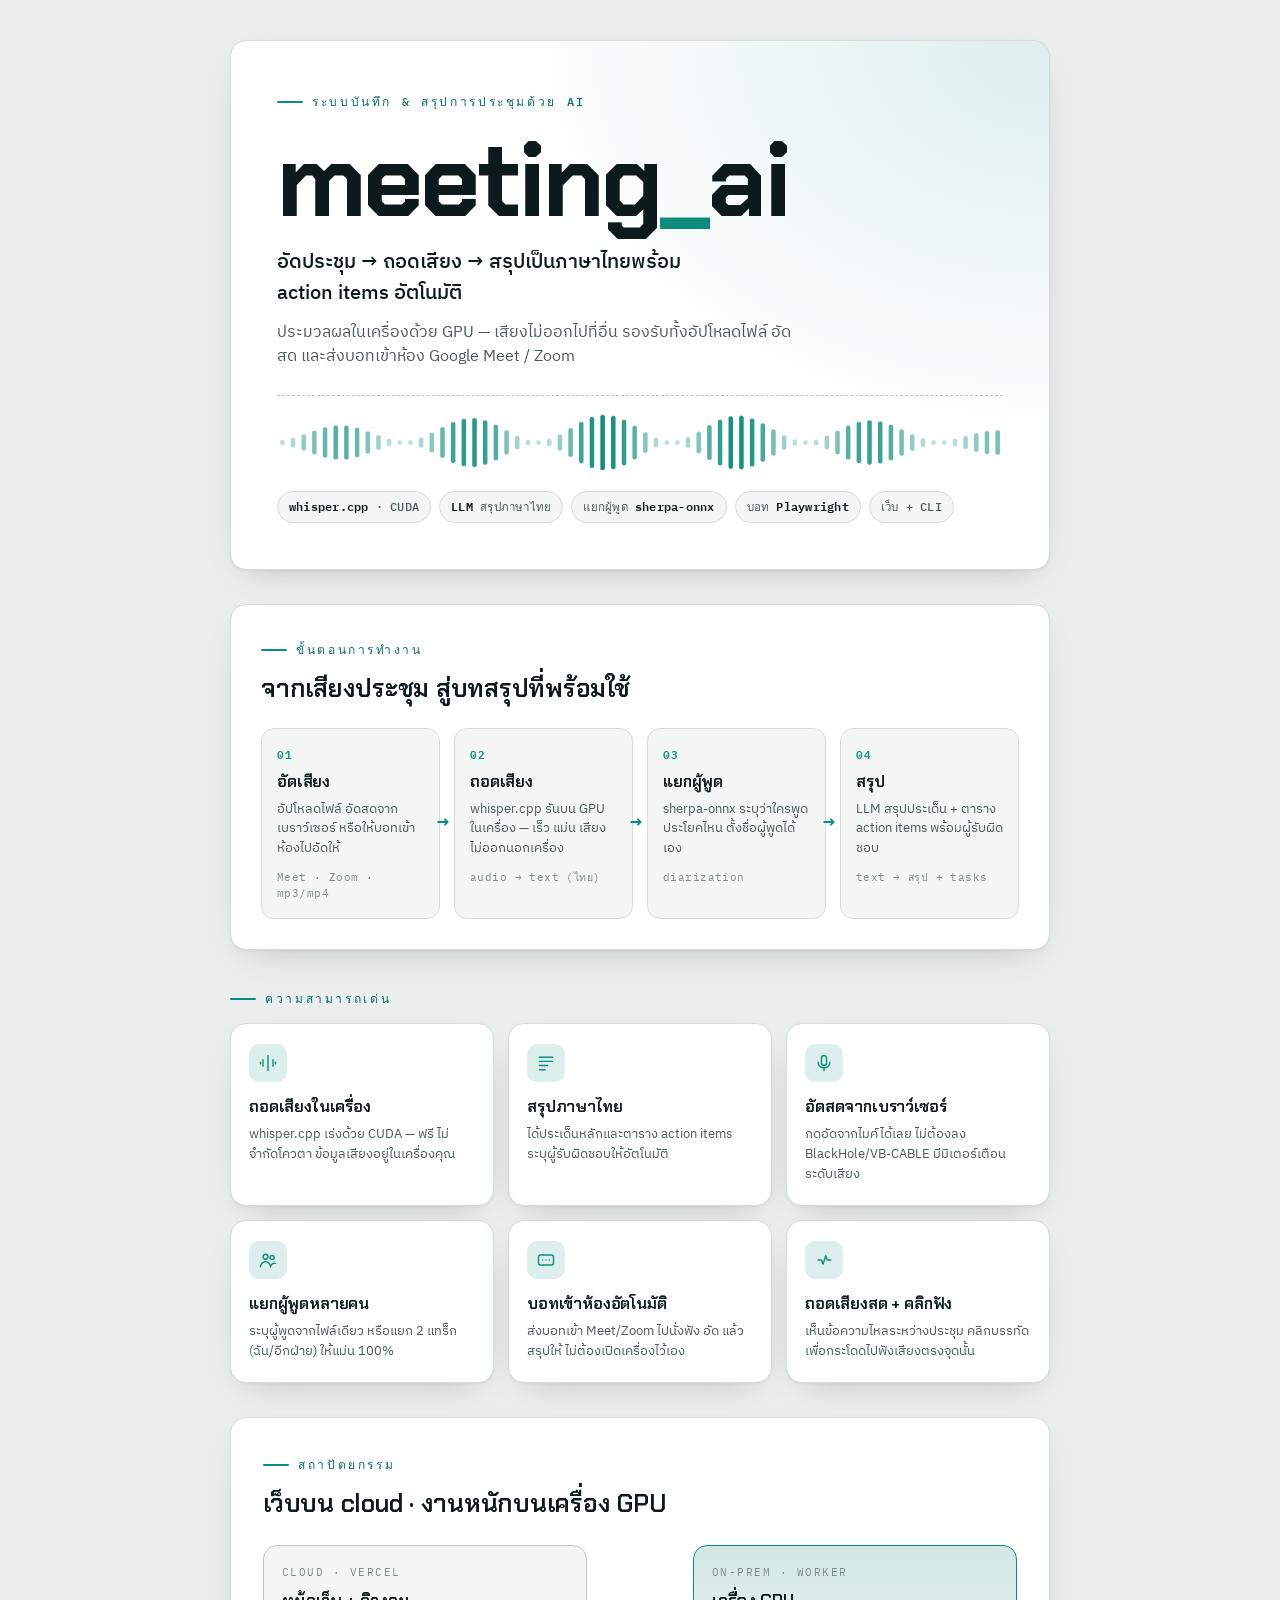
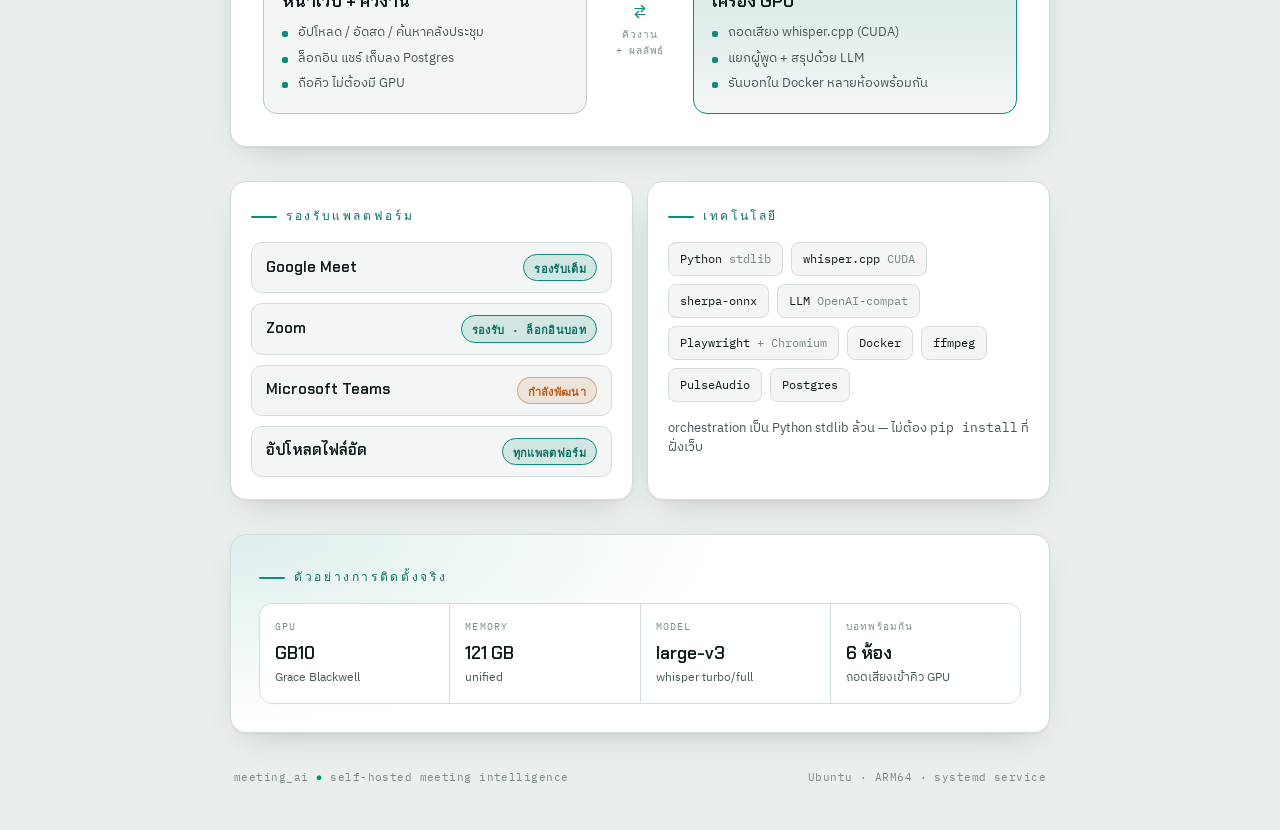
==== meeting_ai/web/static/meeting-ai-poster.html @ 2df496bc "feat: Add meeting_ai poster served at /meeting-ai-poster.html Static HTML poster in web/static so th" ====
<!DOCTYPE html>
<html lang="th">
<head>
<meta charset="UTF-8">
<meta name="viewport" content="width=device-width, initial-scale=1.0">
<title>meeting_ai — โปสเตอร์นำเสนอระบบ</title>
<link rel="preconnect" href="https://fonts.googleapis.com">
<link rel="preconnect" href="https://fonts.gstatic.com" crossorigin>
<link rel="stylesheet" href="https://fonts.googleapis.com/css2?family=Chakra+Petch:wght@500;600;700&family=IBM+Plex+Mono:wght@400;500;600&family=IBM+Plex+Sans+Thai:wght@400;500;600;700&display=swap">
<style>
  :root{
    --bg:#EAEEED; --surface:#FFFFFF; --surface-2:#F3F6F5;
    --ink:#0D1A1B; --ink-soft:#48595A; --ink-faint:#7A8B8B;
    --line:#D3DEDC; --line-strong:#B9C8C6;
    --accent:#0C8C7C; --accent-ink:#0A6D61; --accent-2:#B85E14;
    --live:#C1345A;
    --glow:rgba(12,140,124,.14);
    --shadow:0 1px 2px rgba(13,26,27,.05),0 12px 34px -18px rgba(13,26,27,.28);
  }
  @media (prefers-color-scheme:dark){
    :root:not([data-theme="light"]){
      --bg:#070F0E; --surface:#0E1A18; --surface-2:#101E1B;
      --ink:#E9F1EF; --ink-soft:#93A6A3; --ink-faint:#61736F;
      --line:#1C2C29; --line-strong:#294039;
      --accent:#2BD9C1; --accent-ink:#7DEAD9; --accent-2:#F2A24A;
      --live:#FF6E93;
      --glow:rgba(43,217,193,.16);
      --shadow:0 1px 2px rgba(0,0,0,.4),0 18px 44px -20px rgba(0,0,0,.7);
    }
  }
  :root[data-theme="dark"]{
    --bg:#070F0E; --surface:#0E1A18; --surface-2:#101E1B;
    --ink:#E9F1EF; --ink-soft:#93A6A3; --ink-faint:#61736F;
    --line:#1C2C29; --line-strong:#294039;
    --accent:#2BD9C1; --accent-ink:#7DEAD9; --accent-2:#F2A24A;
    --live:#FF6E93;
    --glow:rgba(43,217,193,.16);
    --shadow:0 1px 2px rgba(0,0,0,.4),0 18px 44px -20px rgba(0,0,0,.7);
  }

  *{box-sizing:border-box}
  body{
    margin:0; background:var(--bg); color:var(--ink);
    font-family:"IBM Plex Sans Thai","IBM Plex Sans",system-ui,sans-serif;
    -webkit-font-smoothing:antialiased; line-height:1.55;
  }
  .poster{
    max-width:900px; margin:0 auto; padding:clamp(18px,4vw,40px);
    display:flex; flex-direction:column; gap:clamp(20px,3.4vw,34px);
  }

  /* ---- shared bits ---- */
  .eyebrow{
    font-family:"IBM Plex Mono",monospace; font-size:12px; font-weight:500;
    letter-spacing:.22em; text-transform:uppercase; color:var(--accent-ink);
    display:inline-flex; align-items:center; gap:9px;
  }
  .eyebrow::before{
    content:""; width:26px; height:2px; background:var(--accent); border-radius:2px;
  }
  h2.section-title{
    font-family:"Chakra Petch",sans-serif; font-weight:600;
    font-size:clamp(19px,2.6vw,25px); margin:10px 0 0; letter-spacing:-.01em;
    text-wrap:balance;
  }
  .card{
    background:var(--surface); border:1px solid var(--line);
    border-radius:16px; box-shadow:var(--shadow);
  }

  /* ---- hero ---- */
  .hero{
    position:relative; overflow:hidden;
    padding:clamp(26px,4.4vw,46px);
    background:
      radial-gradient(120% 140% at 100% 0%, var(--glow), transparent 55%),
      var(--surface);
  }
  .hero .eyebrow{margin-bottom:22px}
  .wordmark{
    font-family:"Chakra Petch",sans-serif; font-weight:700;
    font-size:clamp(46px,10.5vw,104px); line-height:.92; letter-spacing:-.03em;
    margin:0; text-wrap:balance;
  }
  .wordmark .u{color:var(--accent)}
  .tagline{
    margin:18px 0 0; max-width:34ch;
    font-size:clamp(16px,2.3vw,20px); font-weight:500; color:var(--ink);
  }
  .subline{
    margin:12px 0 0; max-width:52ch; color:var(--ink-soft);
    font-size:clamp(13.5px,1.7vw,15.5px);
  }
  .wave{
    margin-top:26px; width:100%; height:76px; display:block;
    border-top:1px dashed var(--line-strong); padding-top:18px;
  }
  .hero-meta{
    margin-top:20px; display:flex; flex-wrap:wrap; gap:8px;
  }
  .chip{
    font-family:"IBM Plex Mono",monospace; font-size:11.5px; font-weight:500;
    letter-spacing:.02em; color:var(--ink-soft);
    background:var(--surface-2); border:1px solid var(--line);
    padding:6px 11px; border-radius:999px; white-space:nowrap;
  }
  .chip b{color:var(--ink); font-weight:600}

  /* ---- pipeline ---- */
  .pipeline{padding:clamp(20px,3vw,30px)}
  .flow{
    margin-top:20px; display:grid; gap:14px;
    grid-template-columns:repeat(4,1fr);
  }
  .stage{
    position:relative; background:var(--surface-2);
    border:1px solid var(--line); border-radius:13px; padding:16px 15px 17px;
  }
  .stage .n{
    font-family:"IBM Plex Mono",monospace; font-size:11px; font-weight:600;
    color:var(--accent); letter-spacing:.1em;
  }
  .stage h3{
    font-family:"Chakra Petch",sans-serif; font-weight:600; font-size:16px;
    margin:8px 0 5px; letter-spacing:-.01em;
  }
  .stage p{margin:0; font-size:12.8px; color:var(--ink-soft); line-height:1.5}
  .stage .io{
    margin-top:11px; font-family:"IBM Plex Mono",monospace; font-size:10.5px;
    color:var(--ink-faint); letter-spacing:.04em;
  }
  .stage:not(:last-child)::after{
    content:"→"; position:absolute; right:-11px; top:50%; transform:translateY(-50%);
    color:var(--accent); font-weight:700; font-size:16px; z-index:2;
  }

  /* ---- features ---- */
  .features{
    display:grid; gap:14px; grid-template-columns:repeat(3,1fr);
  }
  .feat{padding:20px 18px}
  .feat .ico{
    width:38px; height:38px; border-radius:10px; display:grid; place-items:center;
    background:var(--glow); color:var(--accent); margin-bottom:13px;
  }
  .feat .ico svg{width:20px; height:20px; display:block}
  .feat h3{
    font-family:"Chakra Petch",sans-serif; font-weight:600; font-size:16px;
    margin:0 0 6px; letter-spacing:-.01em;
  }
  .feat p{margin:0; font-size:13px; color:var(--ink-soft); line-height:1.52}

  /* ---- architecture ---- */
  .arch{padding:clamp(22px,3.4vw,32px)}
  .arch-grid{
    margin-top:22px; display:grid; gap:16px; align-items:stretch;
    grid-template-columns:1fr auto 1fr;
  }
  .node{
    background:var(--surface-2); border:1px solid var(--line-strong);
    border-radius:14px; padding:18px 18px 19px;
  }
  .node.gpu{
    border-color:var(--accent);
    background:linear-gradient(180deg,var(--glow),transparent),var(--surface-2);
  }
  .node .tag{
    font-family:"IBM Plex Mono",monospace; font-size:10.5px; letter-spacing:.14em;
    text-transform:uppercase; color:var(--ink-faint);
  }
  .node h3{
    font-family:"Chakra Petch",sans-serif; font-weight:600; font-size:17px;
    margin:7px 0 9px;
  }
  .node ul{margin:0; padding:0; list-style:none; display:flex; flex-direction:column; gap:6px}
  .node li{
    font-size:12.6px; color:var(--ink-soft); padding-left:16px; position:relative;
  }
  .node li::before{
    content:""; position:absolute; left:0; top:8px; width:6px; height:6px;
    border-radius:2px; background:var(--accent);
  }
  .link{
    display:flex; flex-direction:column; align-items:center; justify-content:center;
    gap:6px; color:var(--ink-faint); font-family:"IBM Plex Mono",monospace;
    font-size:10px; letter-spacing:.08em; text-align:center; min-width:74px;
  }
  .link .bi{
    font-size:20px; color:var(--accent); line-height:1;
  }

  /* ---- platforms + stack ---- */
  .split{display:grid; gap:14px; grid-template-columns:1fr 1fr}
  .panel{padding:20px 20px 22px}
  .plat{display:flex; flex-direction:column; gap:10px; margin-top:16px}
  .plat-row{
    display:flex; align-items:center; justify-content:space-between; gap:12px;
    padding:11px 14px; border-radius:11px; background:var(--surface-2);
    border:1px solid var(--line);
  }
  .plat-row .name{font-family:"Chakra Petch",sans-serif; font-weight:600; font-size:15px}
  .badge{
    font-family:"IBM Plex Mono",monospace; font-size:11px; font-weight:600;
    padding:4px 10px; border-radius:999px; letter-spacing:.03em;
  }
  .badge.ok{color:var(--accent-ink); background:var(--glow); border:1px solid var(--accent)}
  .badge.wip{color:var(--accent-2); background:color-mix(in srgb,var(--accent-2) 12%,transparent); border:1px solid color-mix(in srgb,var(--accent-2) 45%,transparent)}
  .stack{display:flex; flex-wrap:wrap; gap:8px; margin-top:16px}
  .tech{
    font-family:"IBM Plex Mono",monospace; font-size:11.5px; color:var(--ink);
    background:var(--surface-2); border:1px solid var(--line);
    padding:7px 11px; border-radius:8px;
  }
  .tech span{color:var(--ink-faint)}

  /* ---- deploy strip ---- */
  .deploy{
    padding:clamp(20px,3vw,28px);
    background:
      radial-gradient(100% 160% at 0% 0%, var(--glow), transparent 60%),
      var(--surface);
  }
  .deploy .eyebrow{margin-bottom:16px}
  .specs{
    display:grid; gap:1px; background:var(--line); border:1px solid var(--line);
    border-radius:13px; overflow:hidden;
    grid-template-columns:repeat(4,1fr);
  }
  .spec{background:var(--surface); padding:15px 15px 16px}
  .spec .k{
    font-family:"IBM Plex Mono",monospace; font-size:10px; letter-spacing:.12em;
    text-transform:uppercase; color:var(--ink-faint);
  }
  .spec .v{
    font-family:"Chakra Petch",sans-serif; font-weight:600; font-size:17px;
    margin-top:6px; color:var(--ink); font-variant-numeric:tabular-nums;
  }
  .spec .v small{display:block; font-family:"IBM Plex Sans Thai"; font-weight:400; font-size:11.5px; color:var(--ink-soft); letter-spacing:0; margin-top:2px}

  footer{
    display:flex; flex-wrap:wrap; align-items:center; justify-content:space-between;
    gap:10px; padding:2px 4px 4px; color:var(--ink-faint);
    font-family:"IBM Plex Mono",monospace; font-size:11px; letter-spacing:.04em;
  }
  footer .dot{color:var(--accent)}

  @media (max-width:760px){
    .flow{grid-template-columns:repeat(2,1fr)}
    .stage:nth-child(2)::after{display:none}
    .features{grid-template-columns:1fr 1fr}
    .arch-grid{grid-template-columns:1fr}
    .link{flex-direction:row; min-width:0; padding:4px 0}
    .link .bi{transform:rotate(90deg)}
    .split{grid-template-columns:1fr}
    .specs{grid-template-columns:1fr 1fr}
  }
  @media (max-width:440px){
    .features{grid-template-columns:1fr}
    .flow{grid-template-columns:1fr}
    .stage::after{display:none!important}
  }
  @media (prefers-reduced-motion:reduce){
    *{animation:none!important}
  }
  @media print{
    body{background:#fff}
    .card,.hero,.deploy{box-shadow:none}
  }
</style>
</head>
<body>

<div class="poster">

  <!-- HERO -->
  <header class="hero card">
    <span class="eyebrow">ระบบบันทึก &amp; สรุปการประชุมด้วย AI</span>
    <h1 class="wordmark">meeting<span class="u">_</span>ai</h1>
    <p class="tagline">อัดประชุม → ถอดเสียง → สรุปเป็นภาษาไทยพร้อม action items อัตโนมัติ</p>
    <p class="subline">ประมวลผลในเครื่องด้วย GPU — เสียงไม่ออกไปที่อื่น รองรับทั้งอัปโหลดไฟล์ อัดสด และส่งบอทเข้าห้อง Google Meet / Zoom</p>
    <canvas class="wave" id="wave" aria-hidden="true"></canvas>
    <div class="hero-meta">
      <span class="chip"><b>whisper.cpp</b> · CUDA</span>
      <span class="chip"><b>LLM</b> สรุปภาษาไทย</span>
      <span class="chip">แยกผู้พูด <b>sherpa-onnx</b></span>
      <span class="chip">บอท <b>Playwright</b></span>
      <span class="chip">เว็บ + CLI</span>
    </div>
  </header>

  <!-- PIPELINE -->
  <section class="pipeline card">
    <span class="eyebrow">ขั้นตอนการทำงาน</span>
    <h2 class="section-title">จากเสียงประชุม สู่บทสรุปที่พร้อมใช้</h2>
    <div class="flow">
      <div class="stage">
        <div class="n">01</div><h3>อัดเสียง</h3>
        <p>อัปโหลดไฟล์ อัดสดจากเบราว์เซอร์ หรือให้บอทเข้าห้องไปอัดให้</p>
        <div class="io">Meet · Zoom · mp3/mp4</div>
      </div>
      <div class="stage">
        <div class="n">02</div><h3>ถอดเสียง</h3>
        <p>whisper.cpp รันบน GPU ในเครื่อง — เร็ว แม่น เสียงไม่ออกนอกเครื่อง</p>
        <div class="io">audio → text (ไทย)</div>
      </div>
      <div class="stage">
        <div class="n">03</div><h3>แยกผู้พูด</h3>
        <p>sherpa-onnx ระบุว่าใครพูดประโยคไหน ตั้งชื่อผู้พูดได้เอง</p>
        <div class="io">diarization</div>
      </div>
      <div class="stage">
        <div class="n">04</div><h3>สรุป</h3>
        <p>LLM สรุปประเด็น + ตาราง action items พร้อมผู้รับผิดชอบ</p>
        <div class="io">text → สรุป + tasks</div>
      </div>
    </div>
  </section>

  <!-- FEATURES -->
  <section>
    <span class="eyebrow" style="margin-bottom:14px;display:inline-flex">ความสามารถเด่น</span>
    <div class="features">
      <div class="feat card">
        <div class="ico"><svg viewBox="0 0 24 24" fill="none" stroke="currentColor" stroke-width="1.7" stroke-linecap="round"><path d="M12 3v18M6 8v8M18 8v8M3 11v2M21 11v2"/></svg></div>
        <h3>ถอดเสียงในเครื่อง</h3>
        <p>whisper.cpp เร่งด้วย CUDA — ฟรี ไม่จำกัดโควตา ข้อมูลเสียงอยู่ในเครื่องคุณ</p>
      </div>
      <div class="feat card">
        <div class="ico"><svg viewBox="0 0 24 24" fill="none" stroke="currentColor" stroke-width="1.7" stroke-linecap="round" stroke-linejoin="round"><path d="M4 5h16M4 10h16M4 15h10M4 20h7"/></svg></div>
        <h3>สรุปภาษาไทย</h3>
        <p>ได้ประเด็นหลักและตาราง action items ระบุผู้รับผิดชอบให้อัตโนมัติ</p>
      </div>
      <div class="feat card">
        <div class="ico"><svg viewBox="0 0 24 24" fill="none" stroke="currentColor" stroke-width="1.7" stroke-linecap="round" stroke-linejoin="round"><path d="M12 15a3 3 0 0 0 3-3V6a3 3 0 0 0-6 0v6a3 3 0 0 0 3 3Z"/><path d="M5 11a7 7 0 0 0 14 0M12 18v3"/></svg></div>
        <h3>อัดสดจากเบราว์เซอร์</h3>
        <p>กดอัดจากไมค์ได้เลย ไม่ต้องลง BlackHole/VB-CABLE มีมิเตอร์เตือนระดับเสียง</p>
      </div>
      <div class="feat card">
        <div class="ico"><svg viewBox="0 0 24 24" fill="none" stroke="currentColor" stroke-width="1.7" stroke-linecap="round" stroke-linejoin="round"><circle cx="9" cy="8" r="3"/><circle cx="17" cy="9" r="2.4"/><path d="M3 20a6 6 0 0 1 12 0M15 20a5 5 0 0 1 6-4"/></svg></div>
        <h3>แยกผู้พูดหลายคน</h3>
        <p>ระบุผู้พูดจากไฟล์เดียว หรือแยก 2 แทร็ก (ฉัน/อีกฝ่าย) ให้แม่น 100%</p>
      </div>
      <div class="feat card">
        <div class="ico"><svg viewBox="0 0 24 24" fill="none" stroke="currentColor" stroke-width="1.7" stroke-linecap="round" stroke-linejoin="round"><rect x="3" y="6" width="18" height="12" rx="2.5"/><path d="M8 12h.01M12 12h.01M16 12h.01"/></svg></div>
        <h3>บอทเข้าห้องอัตโนมัติ</h3>
        <p>ส่งบอทเข้า Meet/Zoom ไปนั่งฟัง อัด แล้วสรุปให้ ไม่ต้องเปิดเครื่องไว้เอง</p>
      </div>
      <div class="feat card">
        <div class="ico"><svg viewBox="0 0 24 24" fill="none" stroke="currentColor" stroke-width="1.7" stroke-linecap="round" stroke-linejoin="round"><path d="M5 12h4l2 5 3-10 2 5h4"/></svg></div>
        <h3>ถอดเสียงสด + คลิกฟัง</h3>
        <p>เห็นข้อความไหลระหว่างประชุม คลิกบรรทัดเพื่อกระโดดไปฟังเสียงตรงจุดนั้น</p>
      </div>
    </div>
  </section>

  <!-- ARCHITECTURE -->
  <section class="arch card">
    <span class="eyebrow">สถาปัตยกรรม</span>
    <h2 class="section-title">เว็บบน cloud · งานหนักบนเครื่อง GPU</h2>
    <div class="arch-grid">
      <div class="node">
        <div class="tag">Cloud · Vercel</div>
        <h3>หน้าเว็บ + คิวงาน</h3>
        <ul>
          <li>อัปโหลด / อัดสด / ค้นหาคลังประชุม</li>
          <li>ล็อกอิน แชร์ เก็บลง Postgres</li>
          <li>ถือคิว ไม่ต้องมี GPU</li>
        </ul>
      </div>
      <div class="link" aria-hidden="true">
        <span class="bi">⇄</span>
        <span>คิวงาน<br>+ ผลลัพธ์</span>
      </div>
      <div class="node gpu">
        <div class="tag">On-prem · Worker</div>
        <h3>เครื่อง GPU</h3>
        <ul>
          <li>ถอดเสียง whisper.cpp (CUDA)</li>
          <li>แยกผู้พูด + สรุปด้วย LLM</li>
          <li>รันบอทใน Docker หลายห้องพร้อมกัน</li>
        </ul>
      </div>
    </div>
  </section>

  <!-- PLATFORMS + STACK -->
  <div class="split">
    <section class="panel card">
      <span class="eyebrow">รองรับแพลตฟอร์ม</span>
      <div class="plat">
        <div class="plat-row"><span class="name">Google Meet</span><span class="badge ok">รองรับเต็ม</span></div>
        <div class="plat-row"><span class="name">Zoom</span><span class="badge ok">รองรับ · ล็อกอินบอท</span></div>
        <div class="plat-row"><span class="name">Microsoft Teams</span><span class="badge wip">กำลังพัฒนา</span></div>
        <div class="plat-row"><span class="name">อัปโหลดไฟล์อัด</span><span class="badge ok">ทุกแพลตฟอร์ม</span></div>
      </div>
    </section>
    <section class="panel card">
      <span class="eyebrow">เทคโนโลยี</span>
      <div class="stack">
        <span class="tech">Python <span>stdlib</span></span>
        <span class="tech">whisper.cpp <span>CUDA</span></span>
        <span class="tech">sherpa-onnx</span>
        <span class="tech">LLM <span>OpenAI-compat</span></span>
        <span class="tech">Playwright <span>+ Chromium</span></span>
        <span class="tech">Docker</span>
        <span class="tech">ffmpeg</span>
        <span class="tech">PulseAudio</span>
        <span class="tech">Postgres</span>
      </div>
      <p style="margin:16px 0 0;font-size:12.5px;color:var(--ink-soft);line-height:1.55">orchestration เป็น Python stdlib ล้วน — ไม่ต้อง <span style="font-family:'IBM Plex Mono',monospace">pip install</span> ที่ฝั่งเว็บ</p>
    </section>
  </div>

  <!-- DEPLOYMENT -->
  <section class="deploy card">
    <span class="eyebrow">ตัวอย่างการติดตั้งจริง</span>
    <div class="specs">
      <div class="spec"><div class="k">GPU</div><div class="v">GB10<small>Grace Blackwell</small></div></div>
      <div class="spec"><div class="k">Memory</div><div class="v">121 GB<small>unified</small></div></div>
      <div class="spec"><div class="k">Model</div><div class="v">large-v3<small>whisper turbo/full</small></div></div>
      <div class="spec"><div class="k">บอทพร้อมกัน</div><div class="v">6 ห้อง<small>ถอดเสียงเข้าคิว GPU</small></div></div>
    </div>
  </section>

  <footer>
    <span>meeting_ai <span class="dot">●</span> self-hosted meeting intelligence</span>
    <span>Ubuntu · ARM64 · systemd service</span>
  </footer>

</div>

<script>
  (function(){
    var c = document.getElementById('wave');
    if(!c) return;
    var reduce = window.matchMedia && window.matchMedia('(prefers-reduced-motion:reduce)').matches;
    var ctx = c.getContext('2d'), dpr = Math.min(window.devicePixelRatio||1, 2);
    function css(v){ return getComputedStyle(document.documentElement).getPropertyValue(v).trim(); }
    function size(){
      var w = c.clientWidth || 800, h = c.clientHeight || 60;
      c.width = w*dpr; c.height = h*dpr; ctx.setTransform(dpr,0,0,dpr,0,0);
      return {w:w,h:h};
    }
    var dim = size();
    window.addEventListener('resize', function(){ dim = size(); });
    var bars = 68, t = 0;
    function draw(){
      var w = dim.w, h = dim.h, mid = h/2;
      ctx.clearRect(0,0,w,h);
      var accent = css('--accent') || '#0C8C7C';
      var gap = w/bars;
      for(var i=0;i<bars;i++){
        var phase = i*0.5;
        var env = 0.35 + 0.65*Math.pow(Math.sin((i/bars)*Math.PI),0.7);
        var a = reduce ? env*0.6 : (0.5 + 0.5*Math.sin(t*0.06 + phase))*env;
        var bh = Math.max(2, a*(h-6));
        var x = i*gap + gap*0.5;
        ctx.strokeStyle = accent;
        ctx.globalAlpha = 0.25 + 0.75*a;
        ctx.lineWidth = Math.max(2, gap*0.42);
        ctx.lineCap = 'round';
        ctx.beginPath();
        ctx.moveTo(x, mid - bh/2);
        ctx.lineTo(x, mid + bh/2);
        ctx.stroke();
      }
      ctx.globalAlpha = 1;
    }
    function loop(){ t++; draw(); if(!reduce) requestAnimationFrame(loop); }
    if(reduce){ draw(); } else { loop(); }
  })();
</script>
</body>
</html>
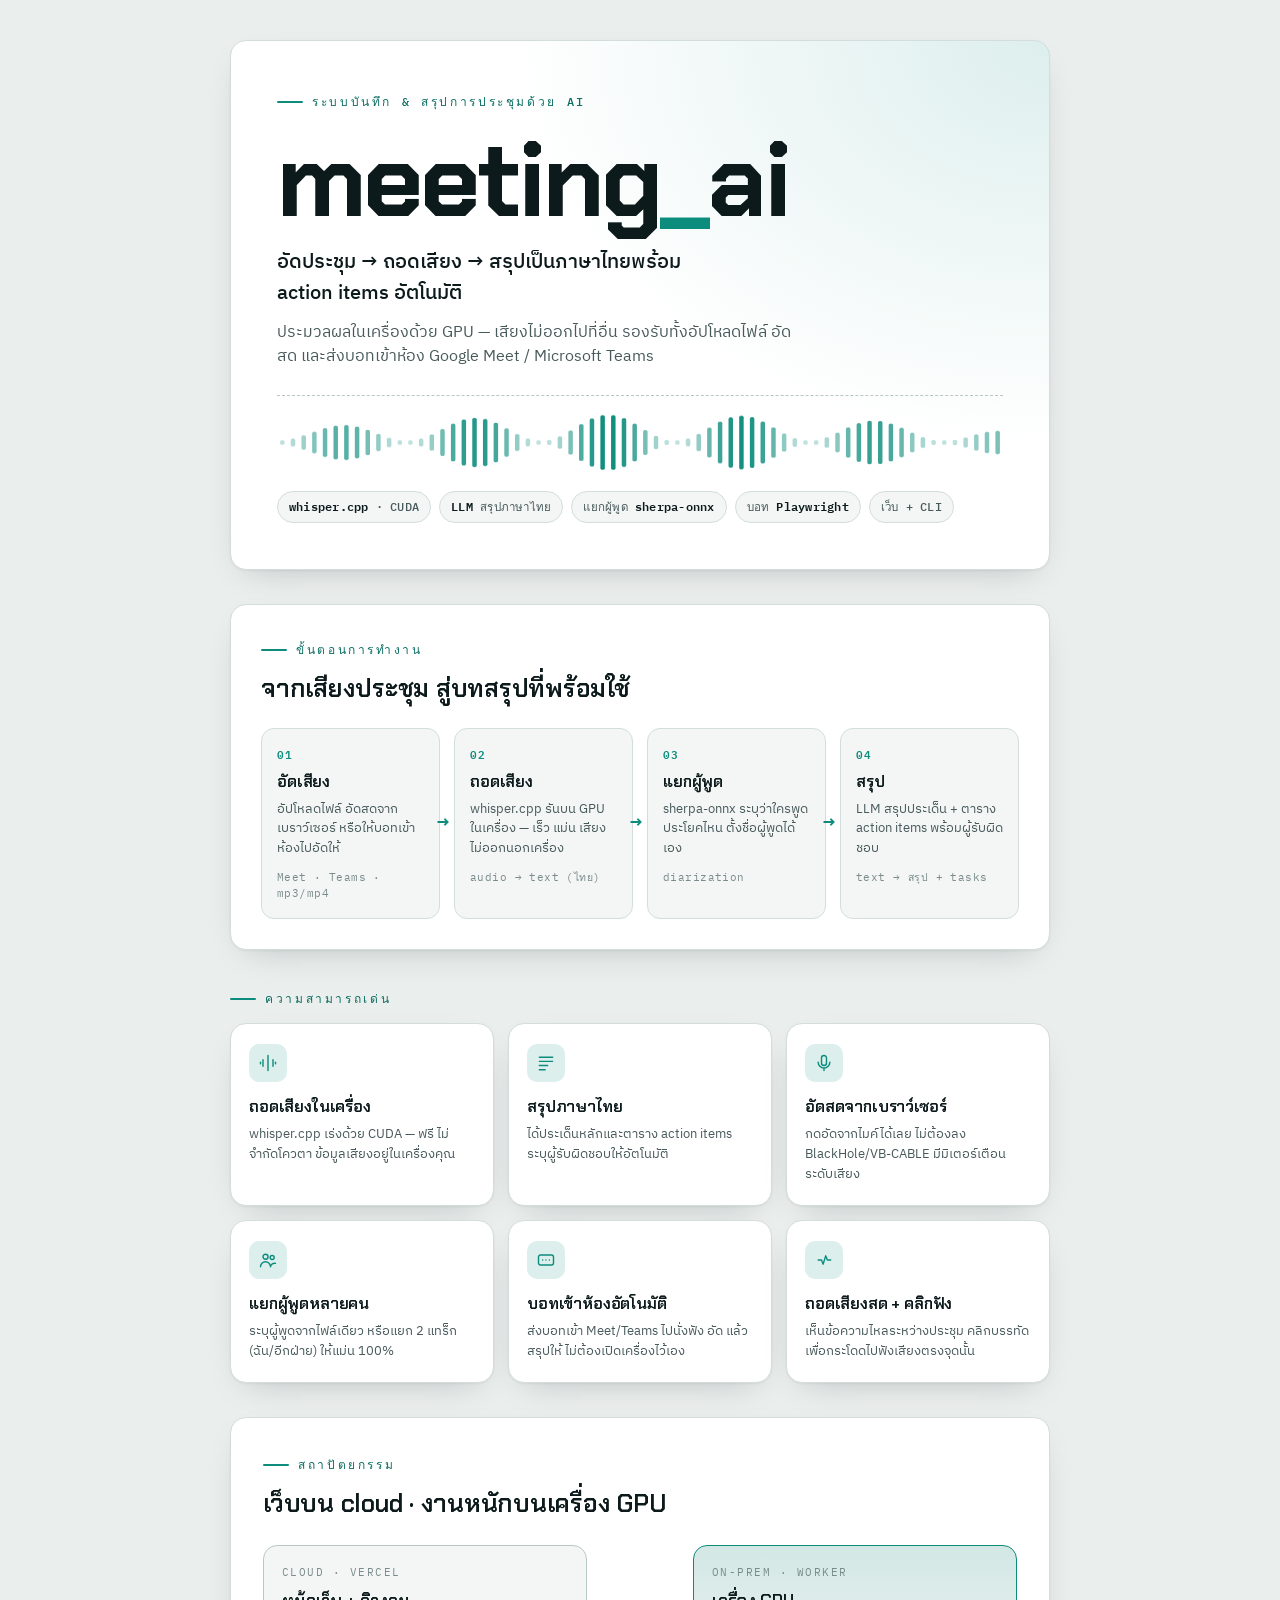
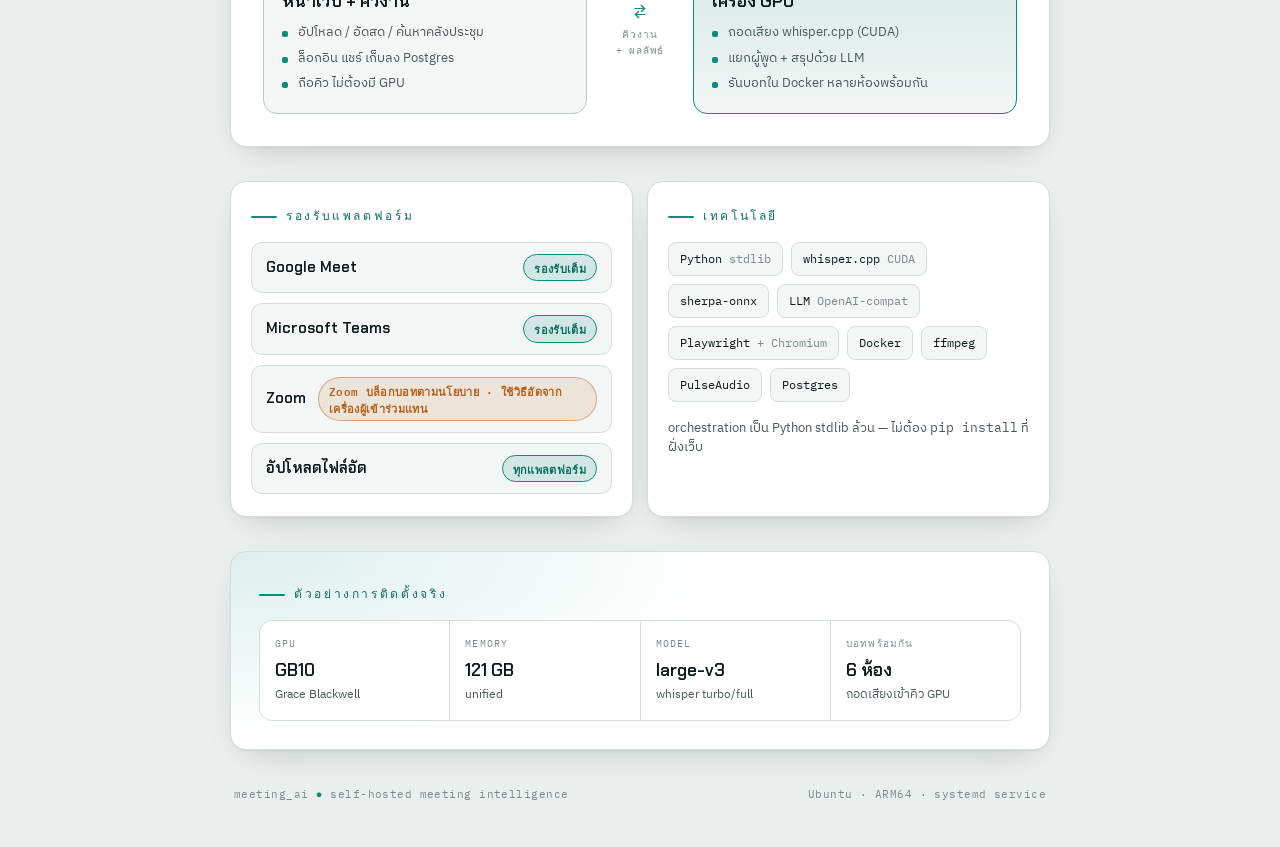
==== commit 5fb50902: "chore: ลบไฟล์ตาย แก้เอกสารที่ขัดกันเอง และโค้ดที่เพี้ยนแบบไม่พัง (BACKLOG #27, #29, #34) สามตั๋วเล็ก" ====
--- a/meeting_ai/web/static/meeting-ai-poster.html
+++ b/meeting_ai/web/static/meeting-ai-poster.html
@@ -277,7 +277,7 @@
     <span class="eyebrow">ระบบบันทึก &amp; สรุปการประชุมด้วย AI</span>
     <h1 class="wordmark">meeting<span class="u">_</span>ai</h1>
     <p class="tagline">อัดประชุม → ถอดเสียง → สรุปเป็นภาษาไทยพร้อม action items อัตโนมัติ</p>
-    <p class="subline">ประมวลผลในเครื่องด้วย GPU — เสียงไม่ออกไปที่อื่น รองรับทั้งอัปโหลดไฟล์ อัดสด และส่งบอทเข้าห้อง Google Meet / Zoom</p>
+    <p class="subline">ประมวลผลในเครื่องด้วย GPU — เสียงไม่ออกไปที่อื่น รองรับทั้งอัปโหลดไฟล์ อัดสด และส่งบอทเข้าห้อง Google Meet / Microsoft Teams</p>
     <canvas class="wave" id="wave" aria-hidden="true"></canvas>
     <div class="hero-meta">
       <span class="chip"><b>whisper.cpp</b> · CUDA</span>
@@ -296,7 +296,7 @@
       <div class="stage">
         <div class="n">01</div><h3>อัดเสียง</h3>
         <p>อัปโหลดไฟล์ อัดสดจากเบราว์เซอร์ หรือให้บอทเข้าห้องไปอัดให้</p>
-        <div class="io">Meet · Zoom · mp3/mp4</div>
+        <div class="io">Meet · Teams · mp3/mp4</div>
       </div>
       <div class="stage">
         <div class="n">02</div><h3>ถอดเสียง</h3>
@@ -343,7 +343,7 @@
       <div class="feat card">
         <div class="ico"><svg viewBox="0 0 24 24" fill="none" stroke="currentColor" stroke-width="1.7" stroke-linecap="round" stroke-linejoin="round"><rect x="3" y="6" width="18" height="12" rx="2.5"/><path d="M8 12h.01M12 12h.01M16 12h.01"/></svg></div>
         <h3>บอทเข้าห้องอัตโนมัติ</h3>
-        <p>ส่งบอทเข้า Meet/Zoom ไปนั่งฟัง อัด แล้วสรุปให้ ไม่ต้องเปิดเครื่องไว้เอง</p>
+        <p>ส่งบอทเข้า Meet/Teams ไปนั่งฟัง อัด แล้วสรุปให้ ไม่ต้องเปิดเครื่องไว้เอง</p>
       </div>
       <div class="feat card">
         <div class="ico"><svg viewBox="0 0 24 24" fill="none" stroke="currentColor" stroke-width="1.7" stroke-linecap="round" stroke-linejoin="round"><path d="M5 12h4l2 5 3-10 2 5h4"/></svg></div>
@@ -389,8 +389,8 @@
       <span class="eyebrow">รองรับแพลตฟอร์ม</span>
       <div class="plat">
         <div class="plat-row"><span class="name">Google Meet</span><span class="badge ok">รองรับเต็ม</span></div>
-        <div class="plat-row"><span class="name">Zoom</span><span class="badge ok">รองรับ · ล็อกอินบอท</span></div>
-        <div class="plat-row"><span class="name">Microsoft Teams</span><span class="badge wip">กำลังพัฒนา</span></div>
+        <div class="plat-row"><span class="name">Microsoft Teams</span><span class="badge ok">รองรับเต็ม</span></div>
+        <div class="plat-row"><span class="name">Zoom</span><span class="badge wip">Zoom บล็อกบอทตามนโยบาย · ใช้วิธีอัดจากเครื่องผู้เข้าร่วมแทน</span></div>
         <div class="plat-row"><span class="name">อัปโหลดไฟล์อัด</span><span class="badge ok">ทุกแพลตฟอร์ม</span></div>
       </div>
     </section>
